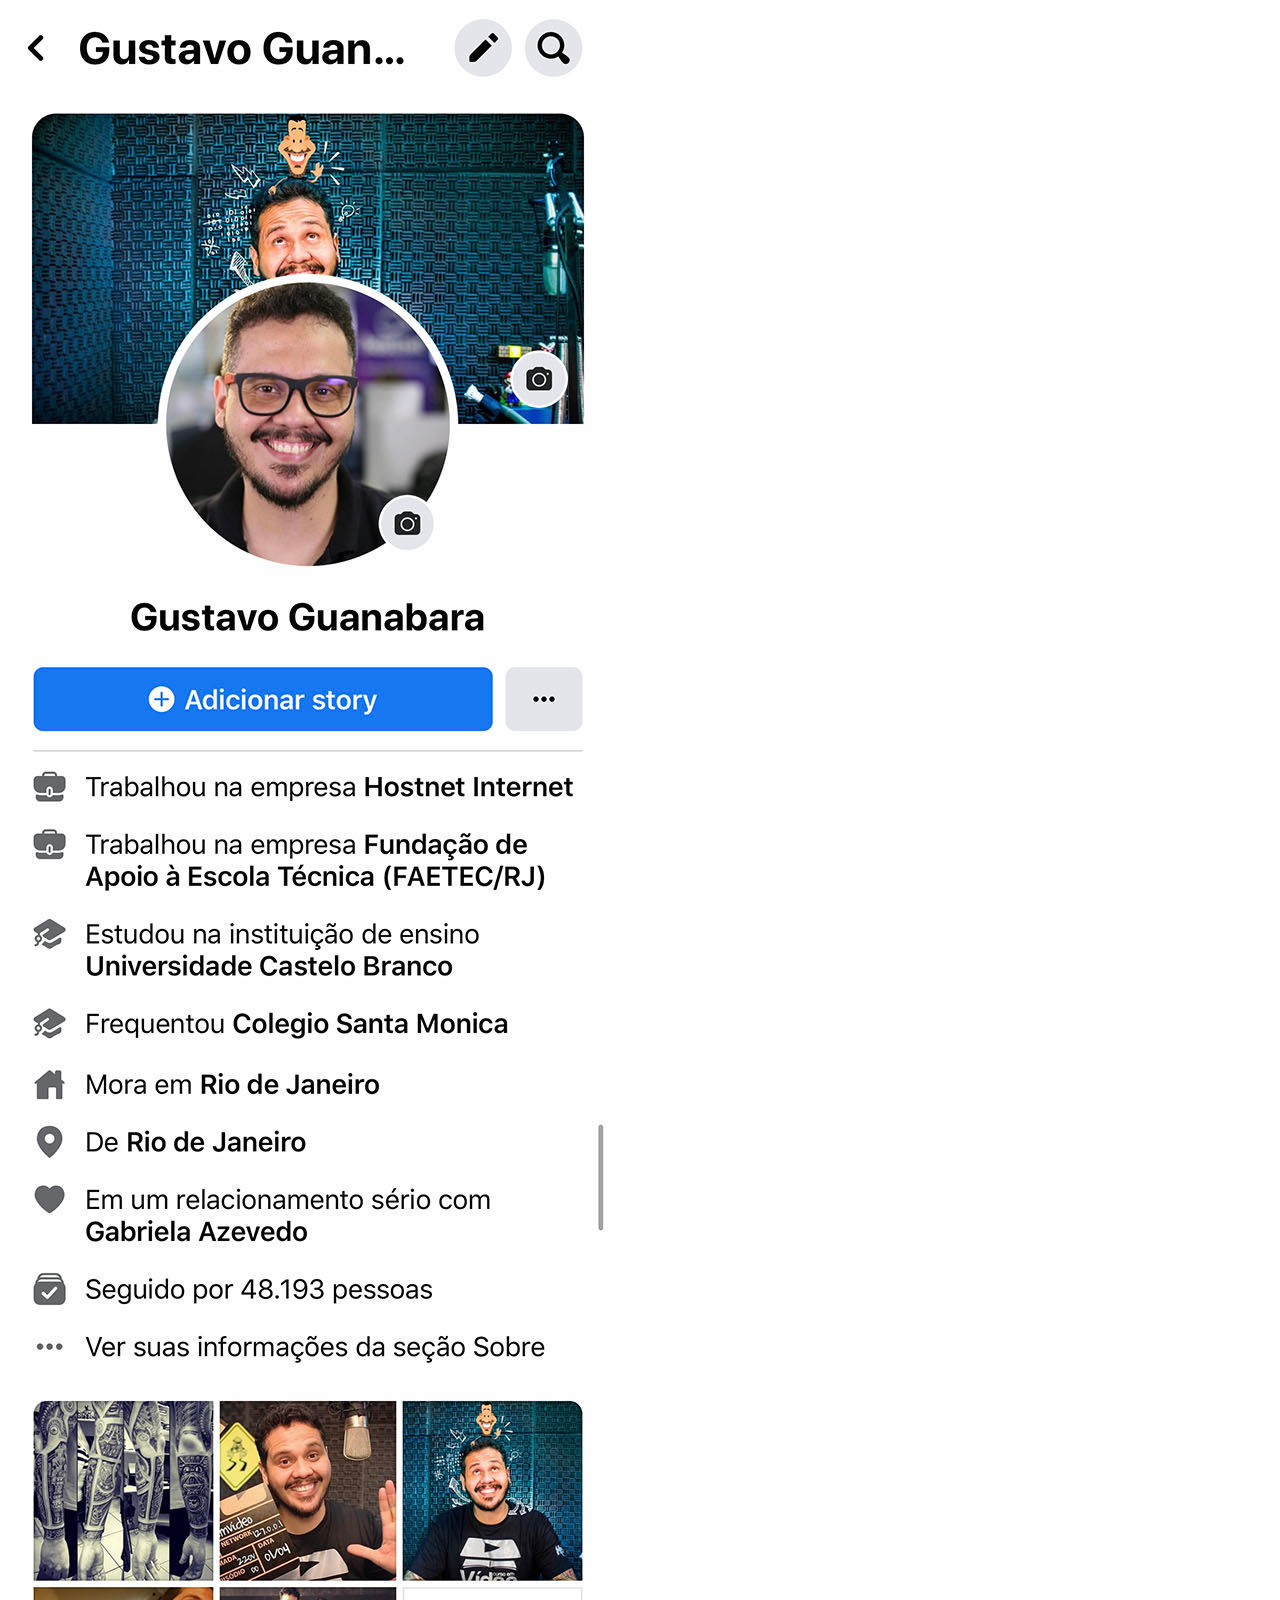
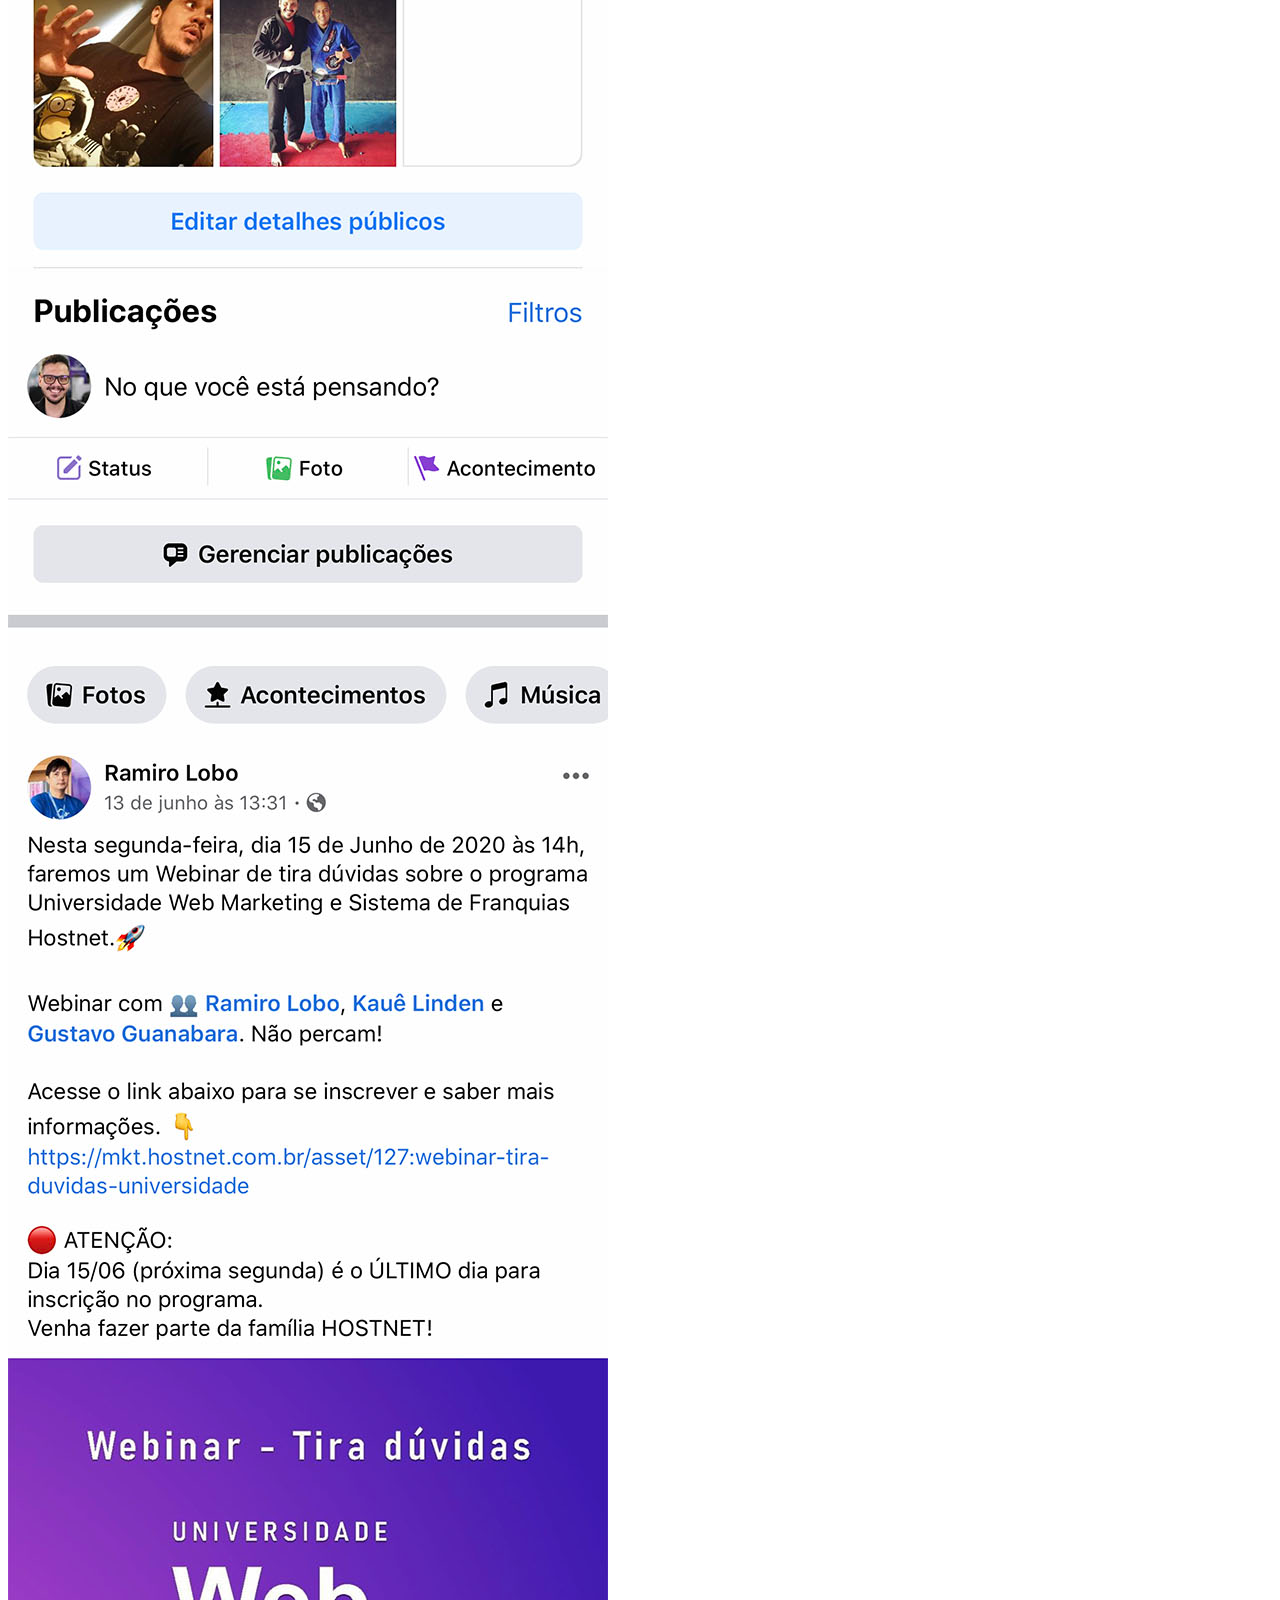
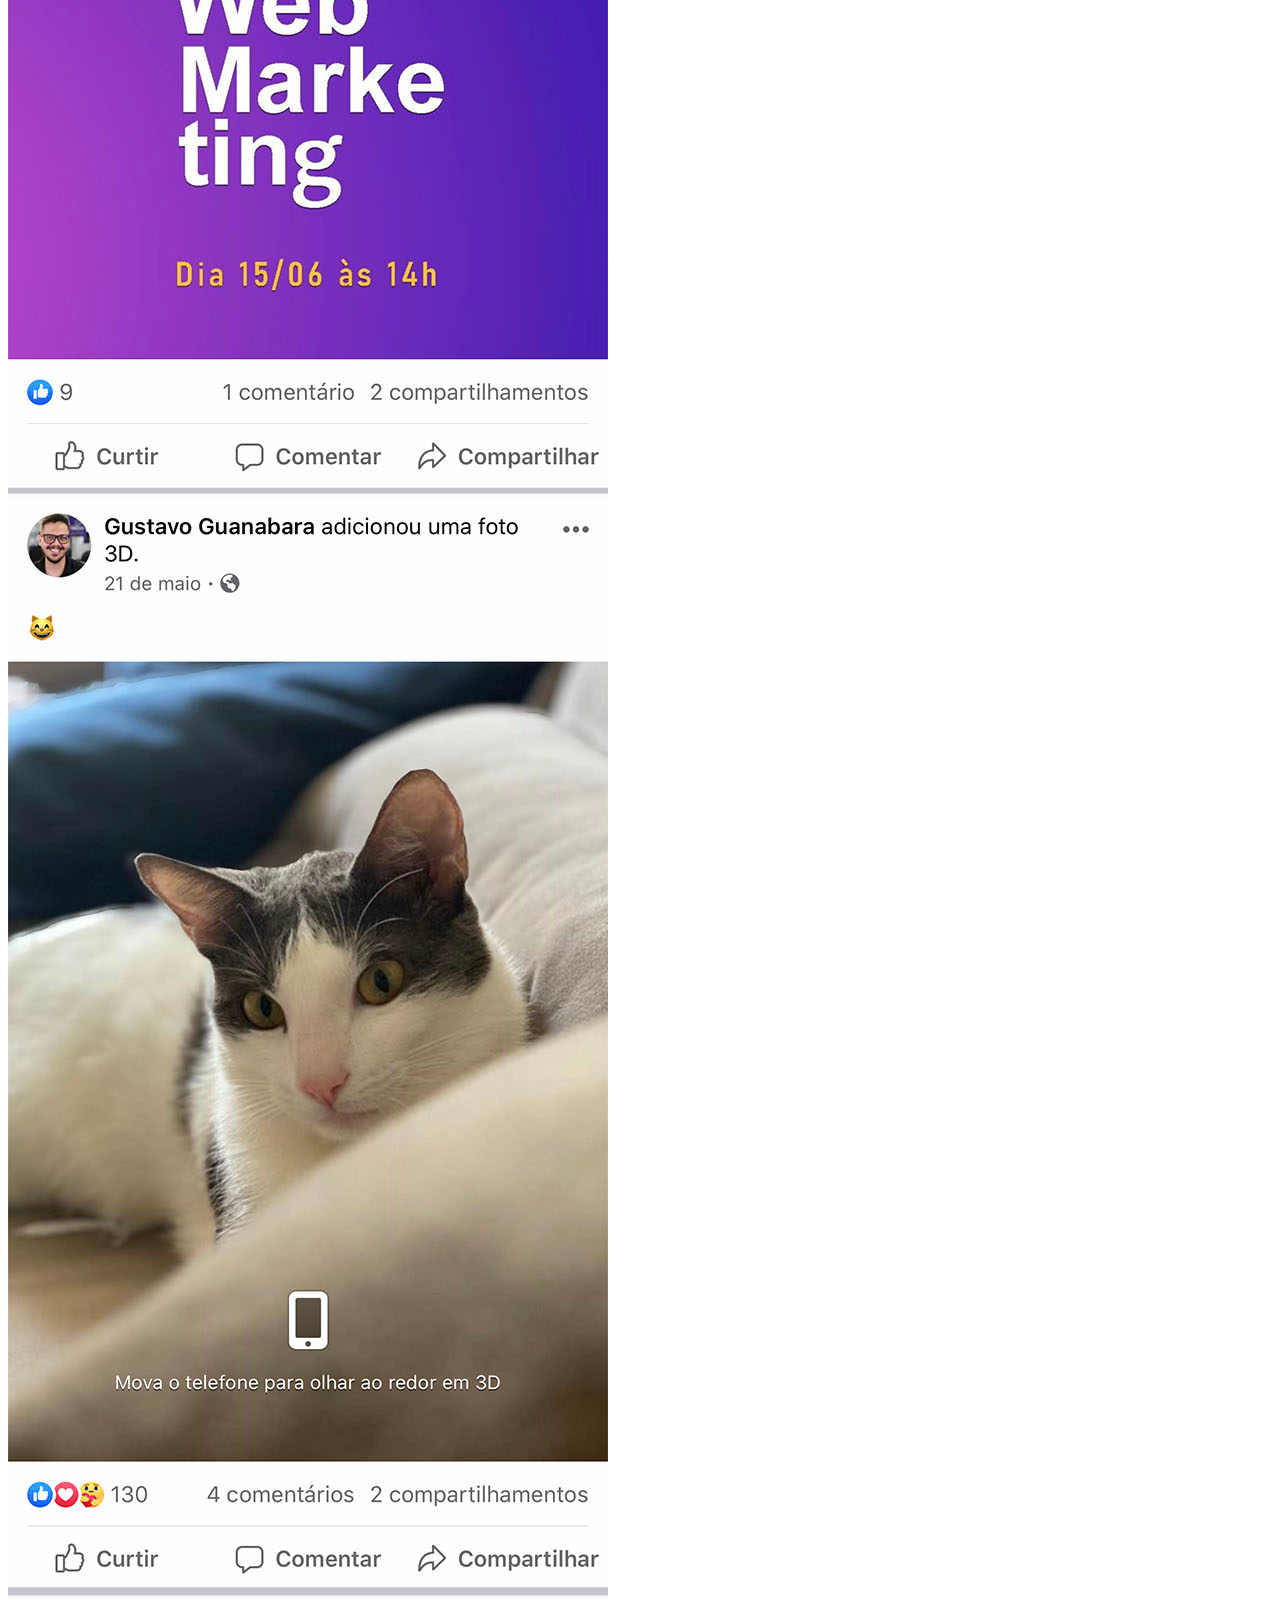
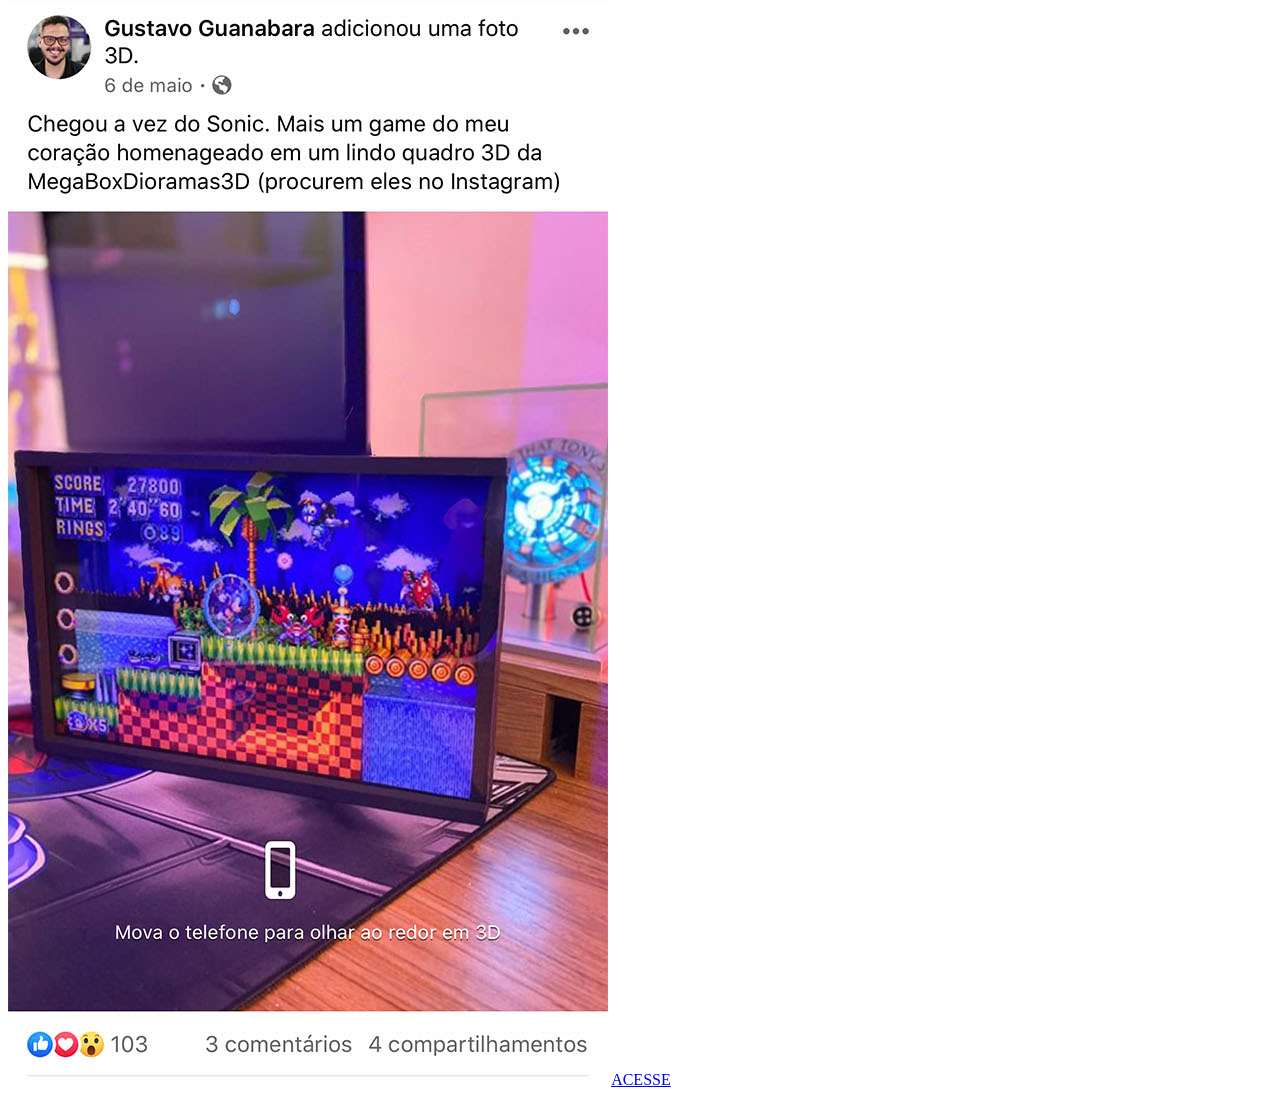
==== facebook.html @ 4988f3c1 "uptdate css" ====
<!DOCTYPE html>
<html lang="pt-br">
<head>
    <meta charset="UTF-8">
    <meta name="viewport" content="width=device-width, initial-scale=1.0">
    <title>Facebook</title>
</head>
<body>
    <img src="imagens/tela-facebook.jpg" alt="Facebook">
    <a href="https://www.facebook.com/" target="_blank">ACESSE</a>
</body>
</html>
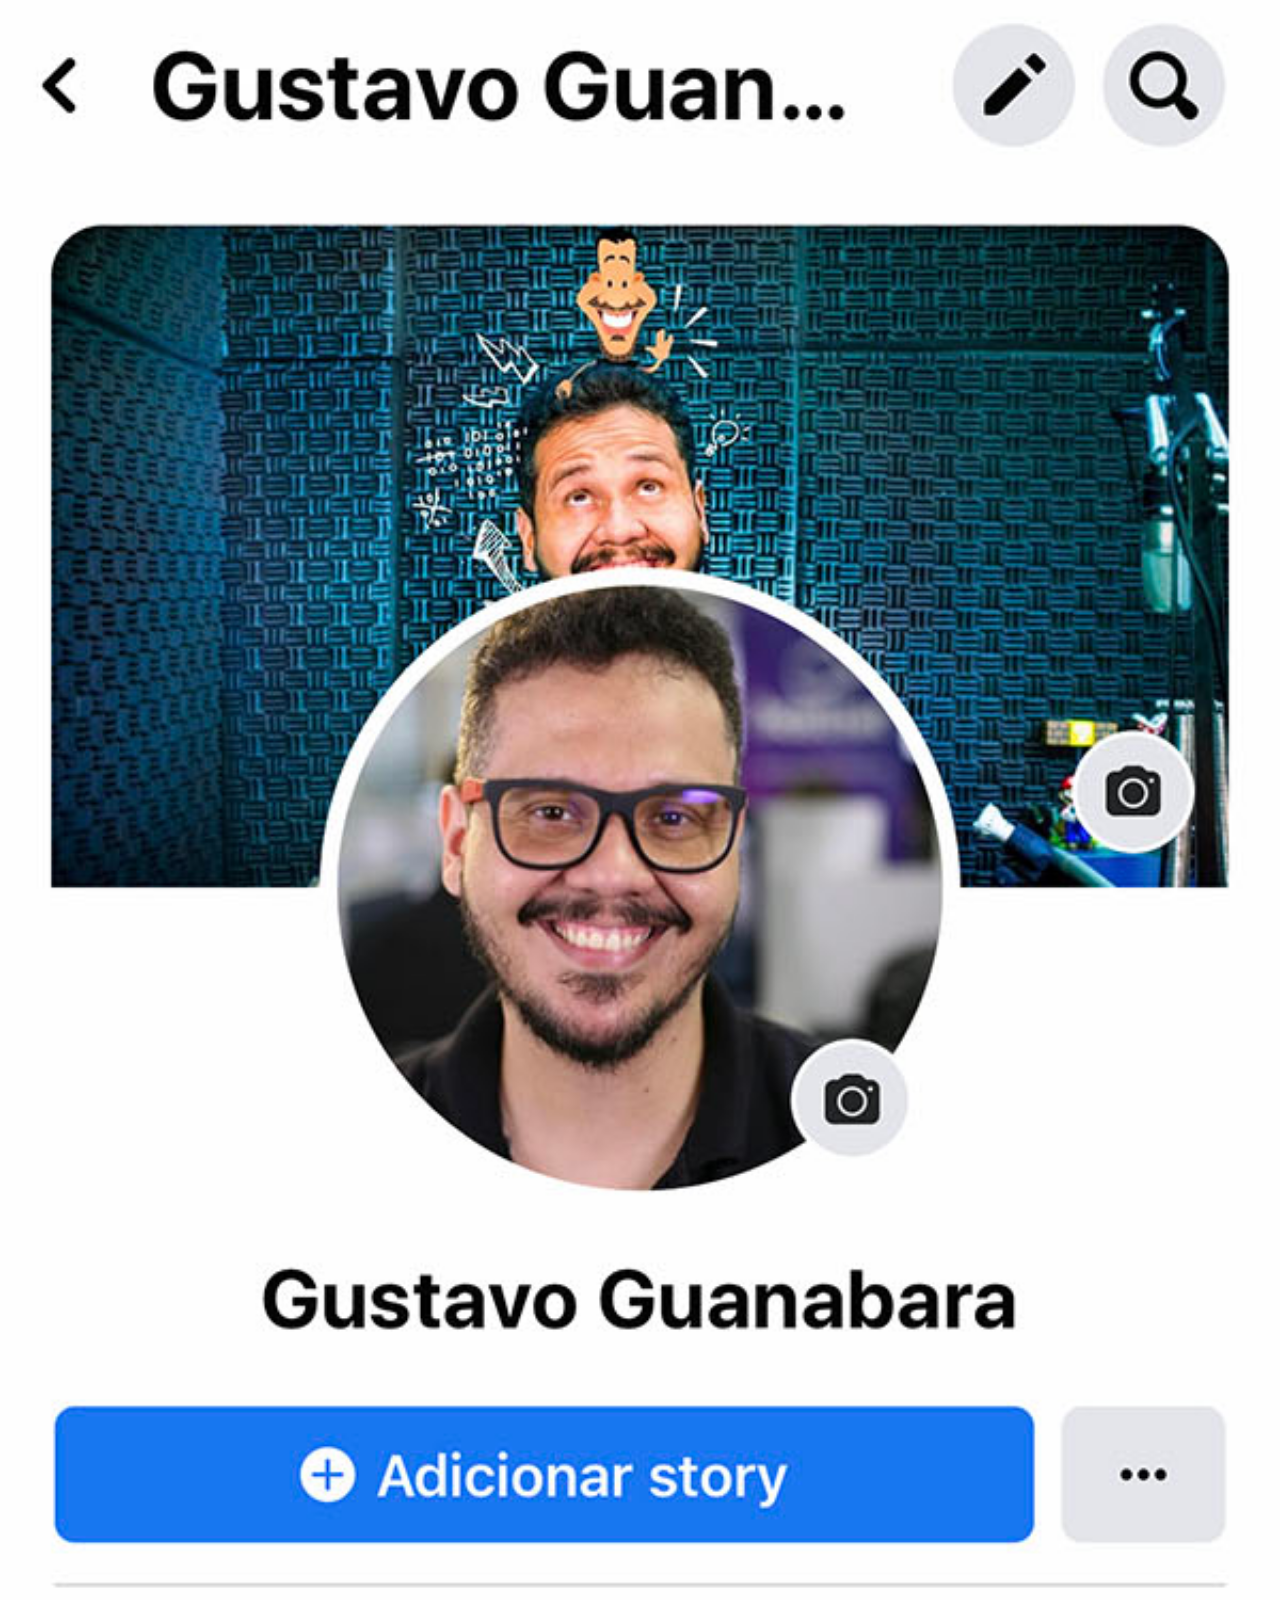
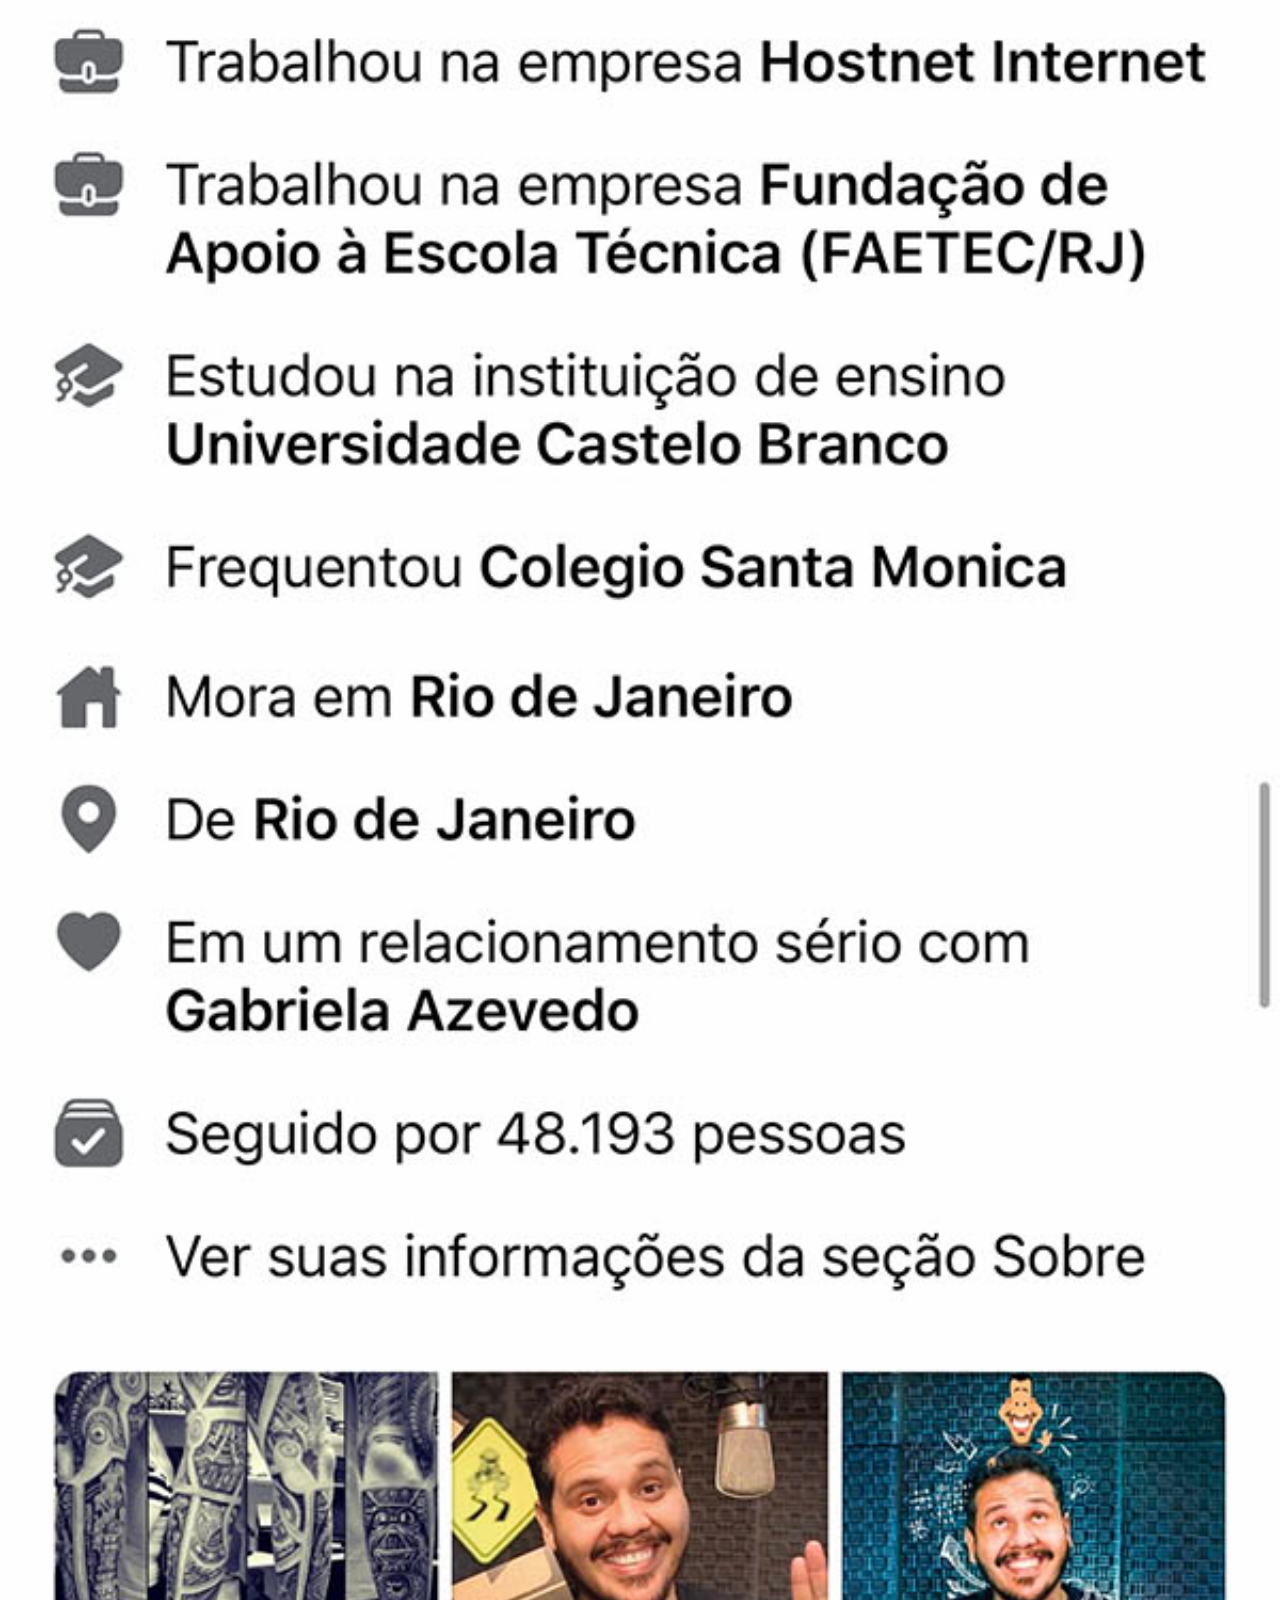
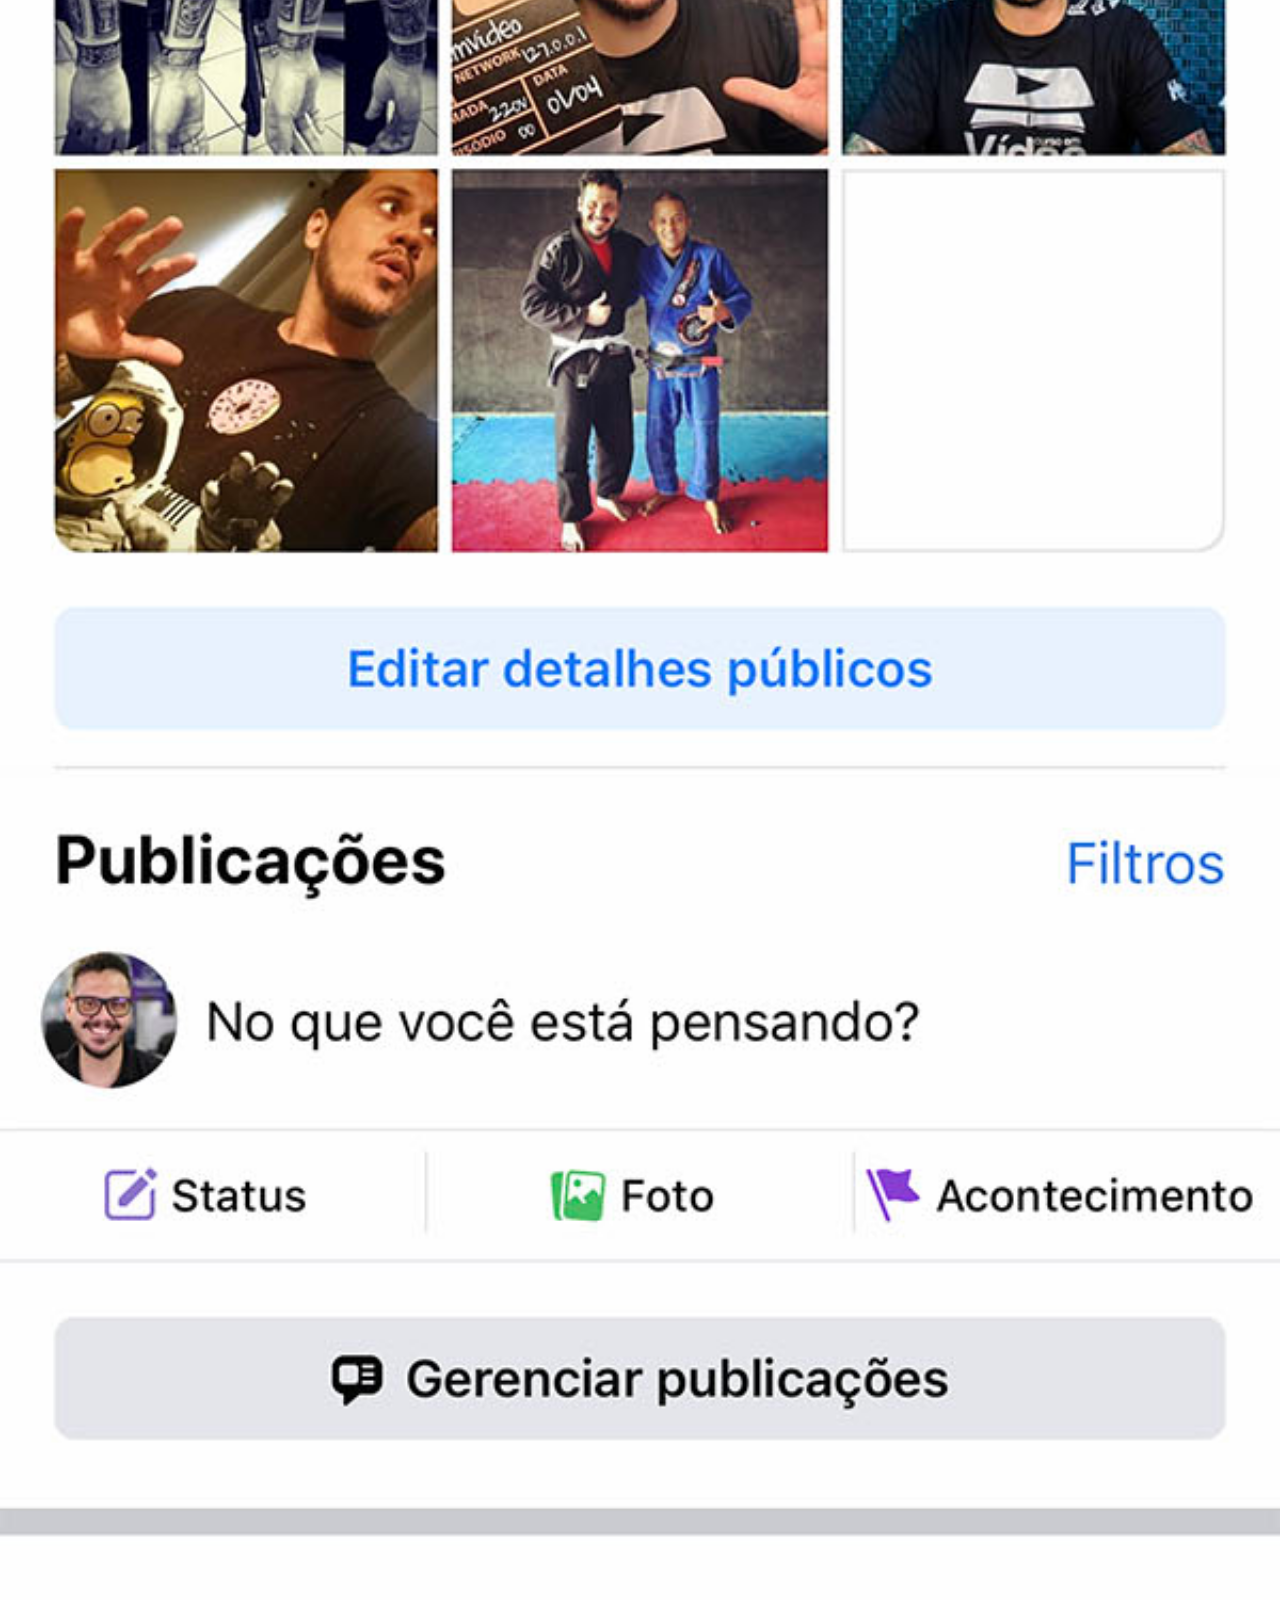
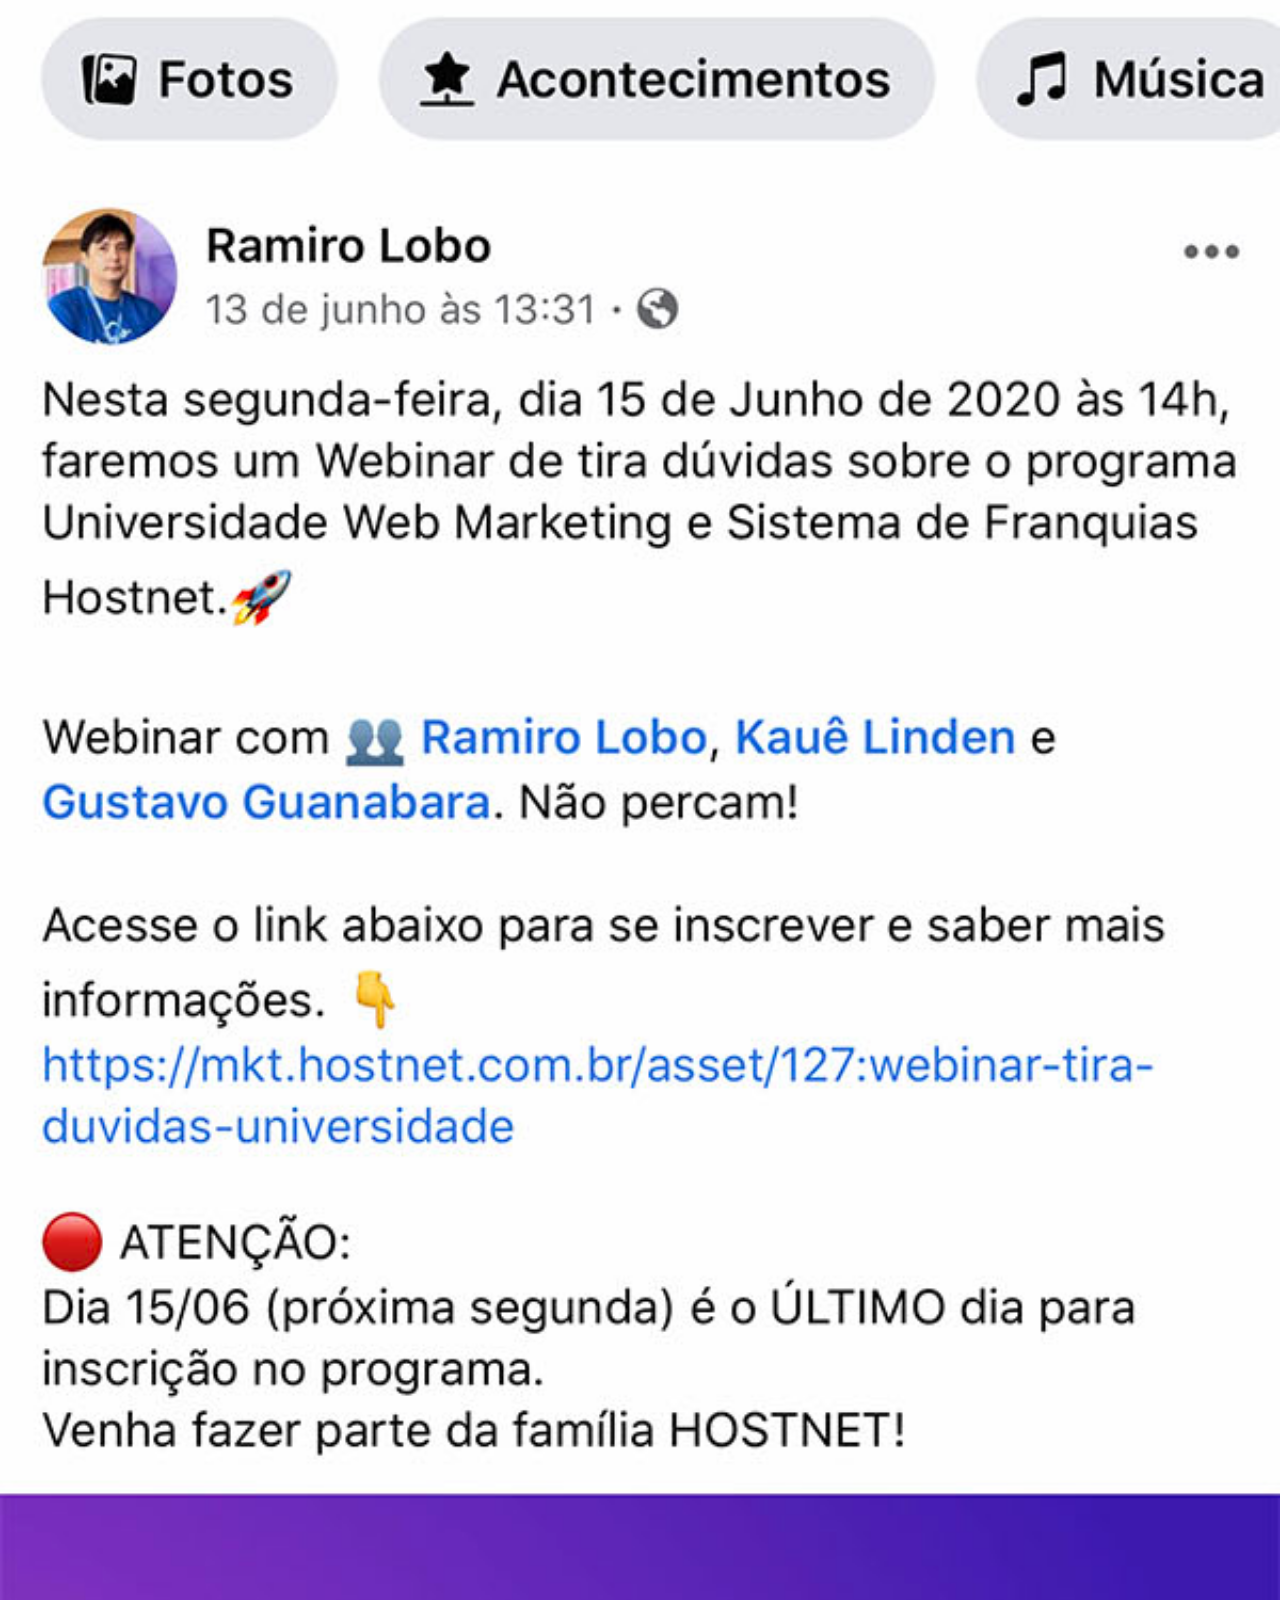
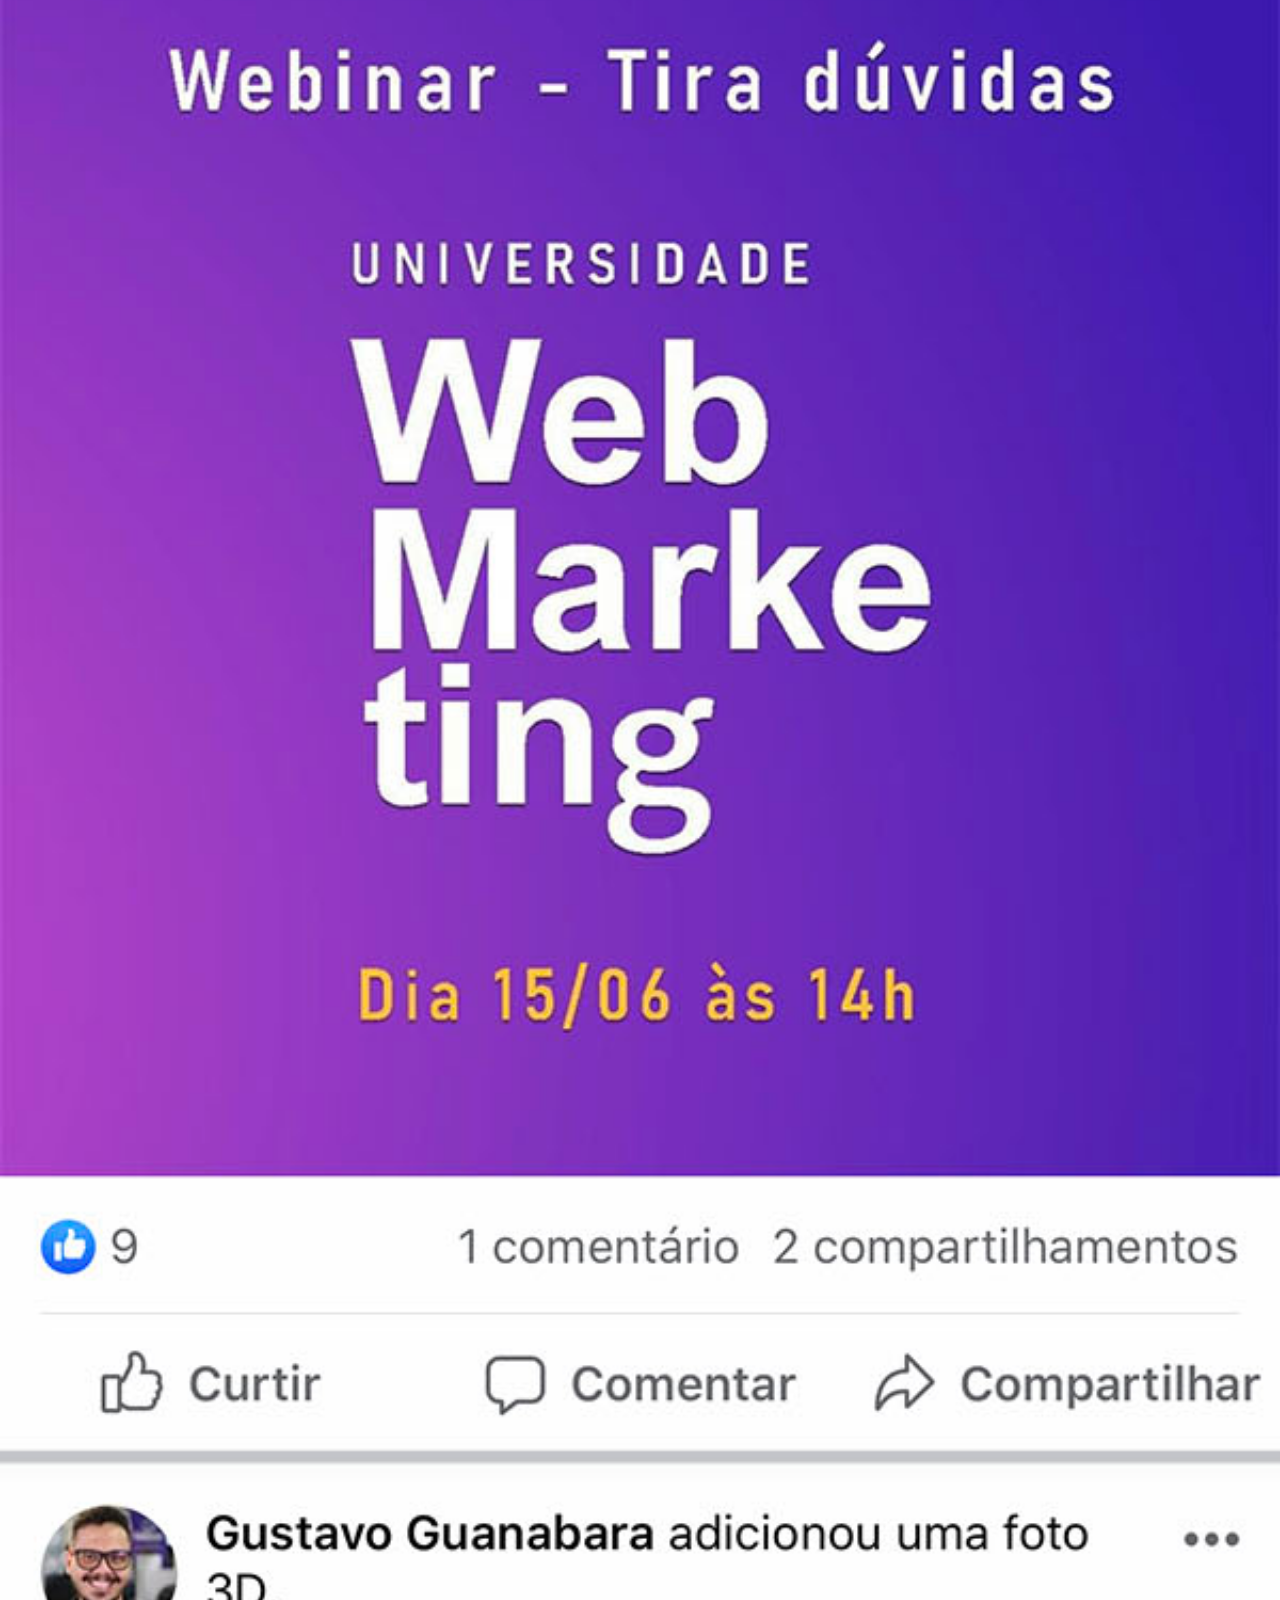
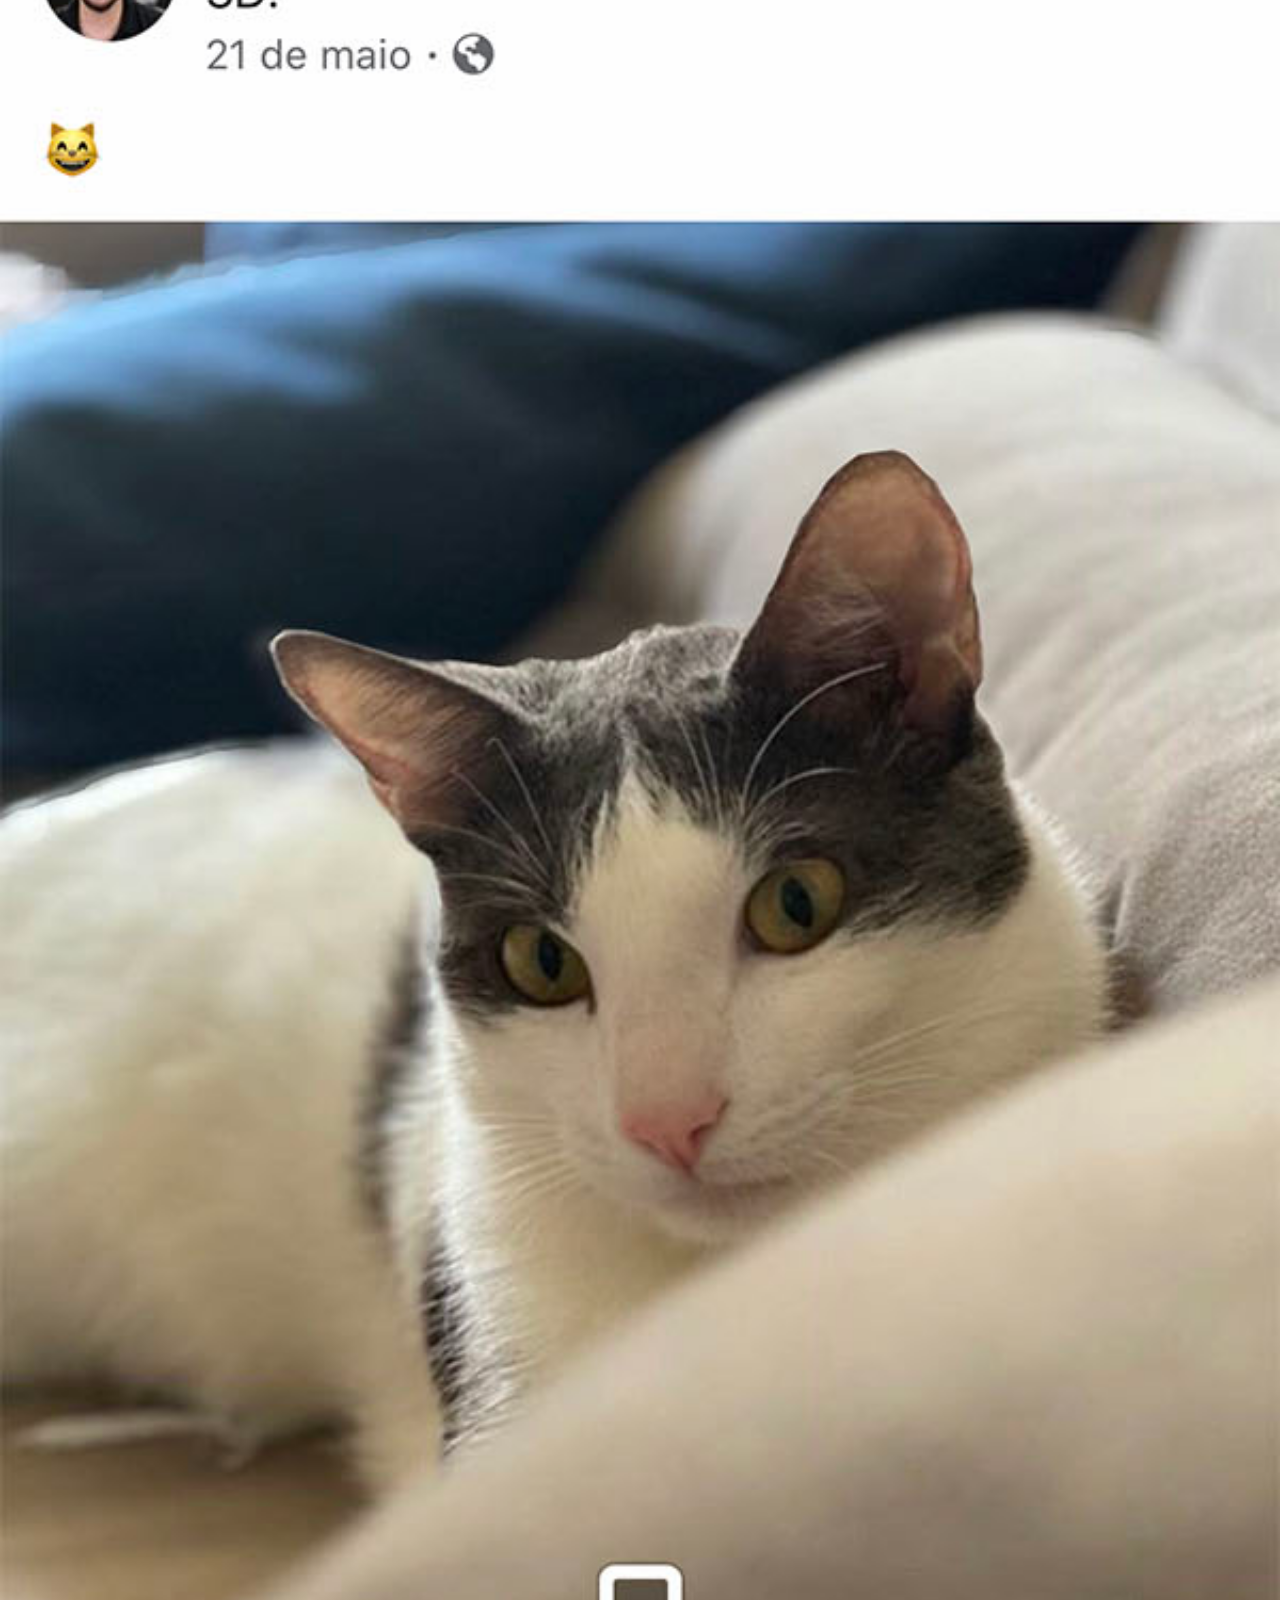
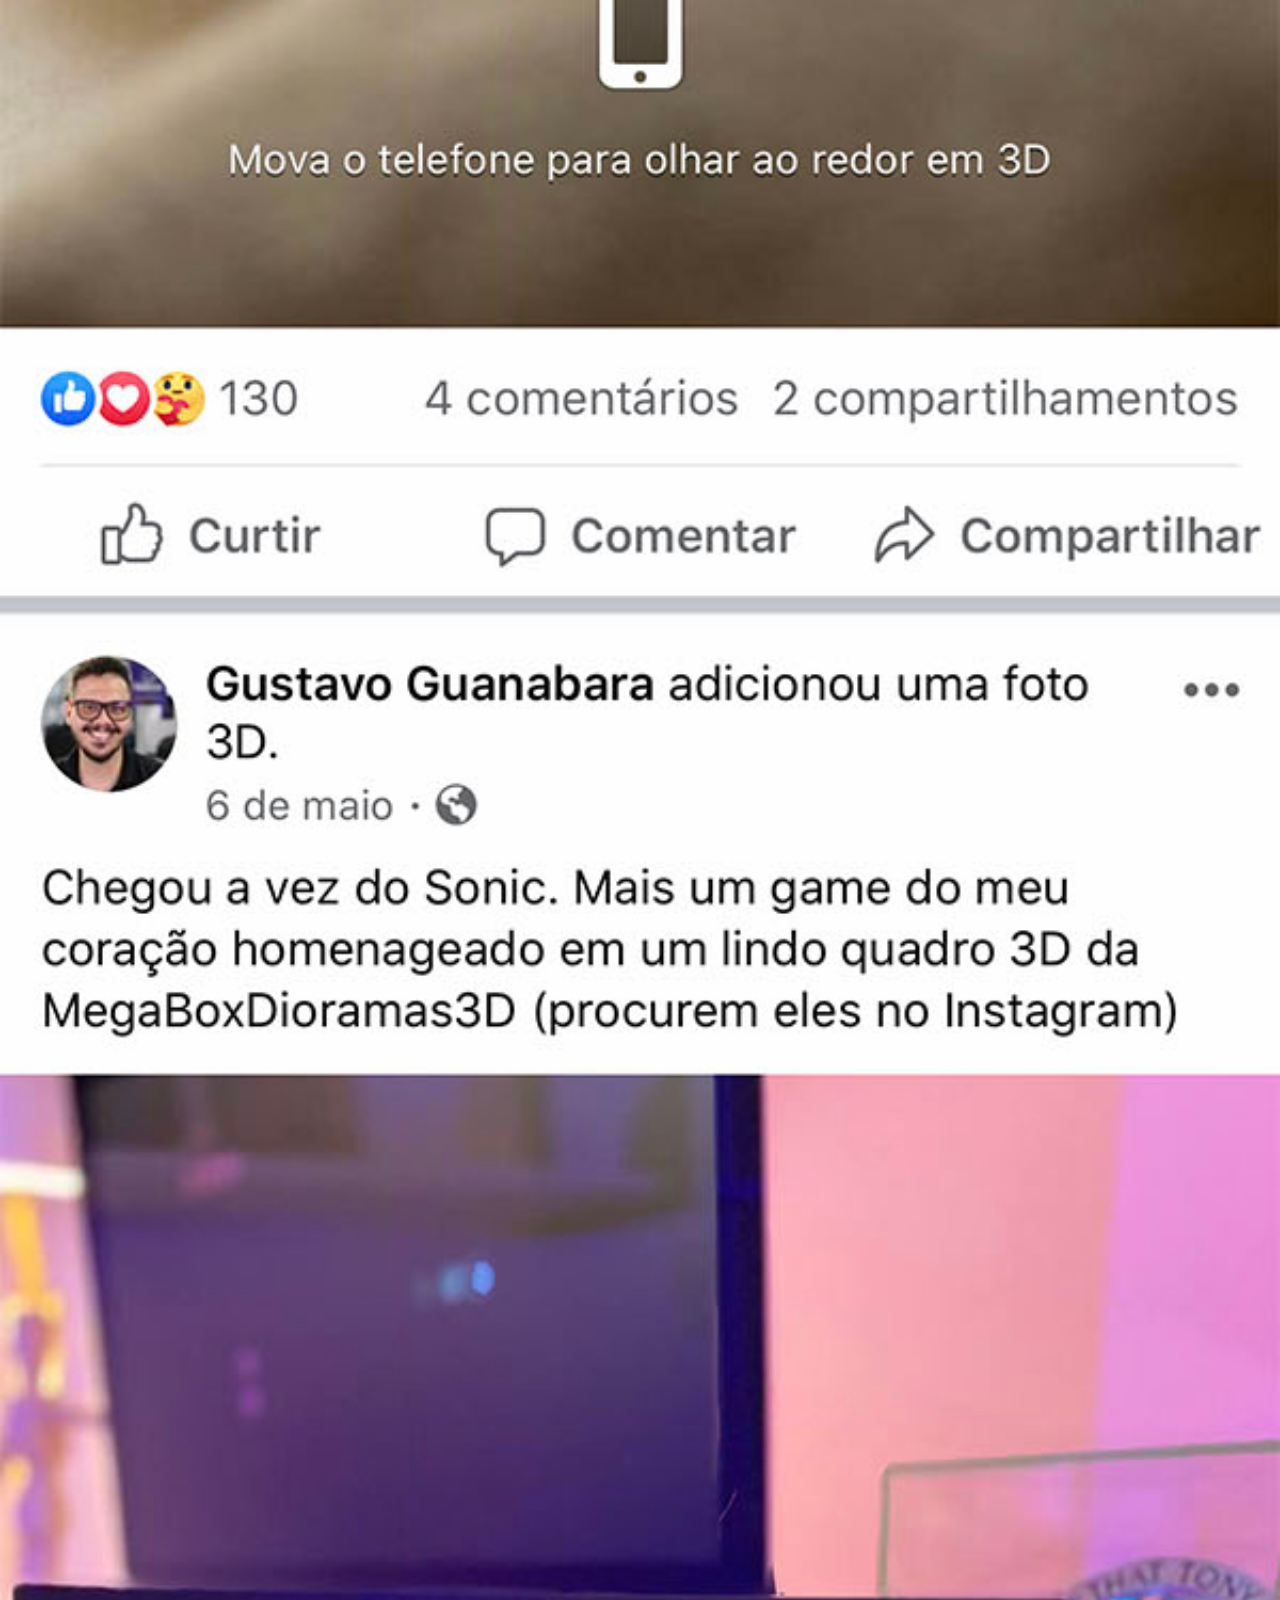
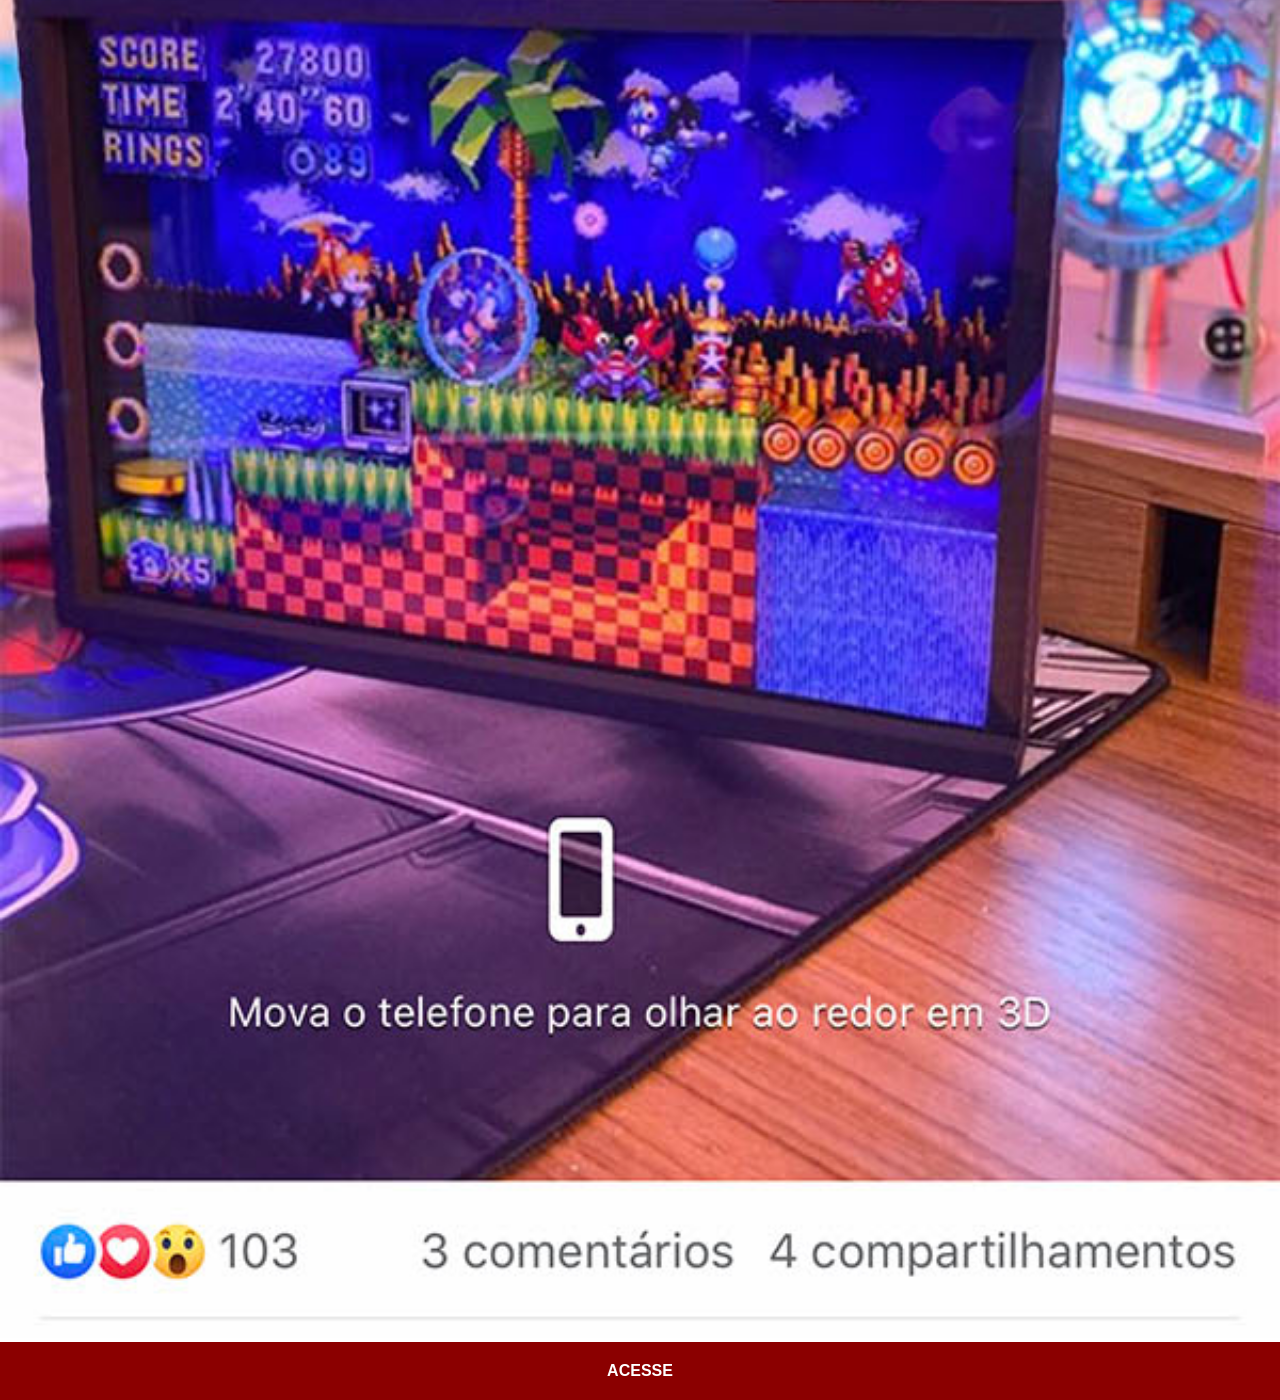
==== commit 00f93e5c: "update link in facebook page" ====
--- a/facebook.html
+++ b/facebook.html
@@ -4,6 +4,7 @@
     <meta charset="UTF-8">
     <meta name="viewport" content="width=device-width, initial-scale=1.0">
     <title>Facebook</title>
+    <link rel="stylesheet" href="estilos/social.css">
 </head>
 <body>
     <img src="imagens/tela-facebook.jpg" alt="Facebook">
--- a/estilos/social.css
+++ b/estilos/social.css
@@ -0,0 +1,30 @@
+    @charset "UTF-8";
+    
+    * {
+        margin: 0px;
+        padding: 0px;
+        font-family: Arial, Helvetica, sans-serif;
+    }
+
+    ::-webkit-scrollbar{
+        width: 0px;
+        height: 0px;
+    }
+
+    img {
+        width: 100vw;
+    }
+
+    a {
+        display: block;
+        background-color: darkred;
+        padding: 20px;
+        text-align: center;
+        text-decoration: none;
+        color: white;
+        font-weight: bolder;
+    }
+
+    a:hover {
+        background-color: red;
+    }
